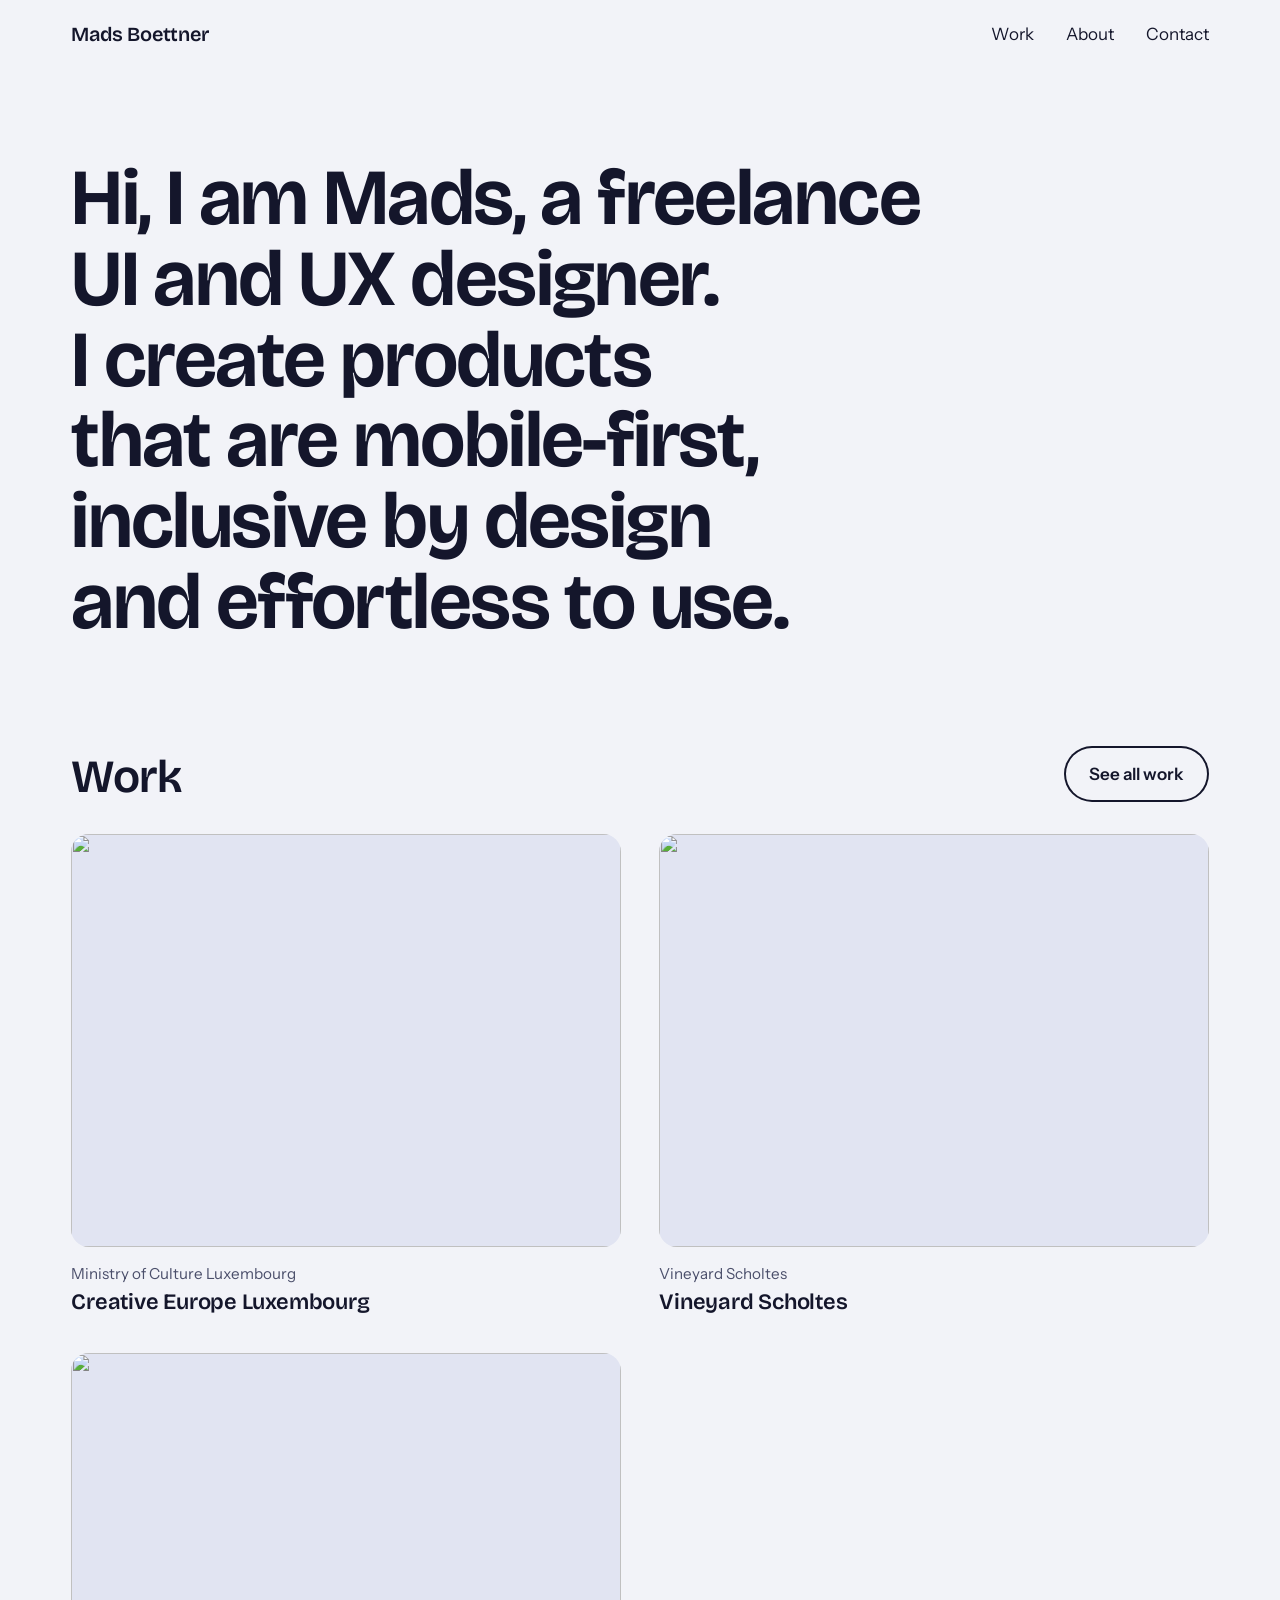
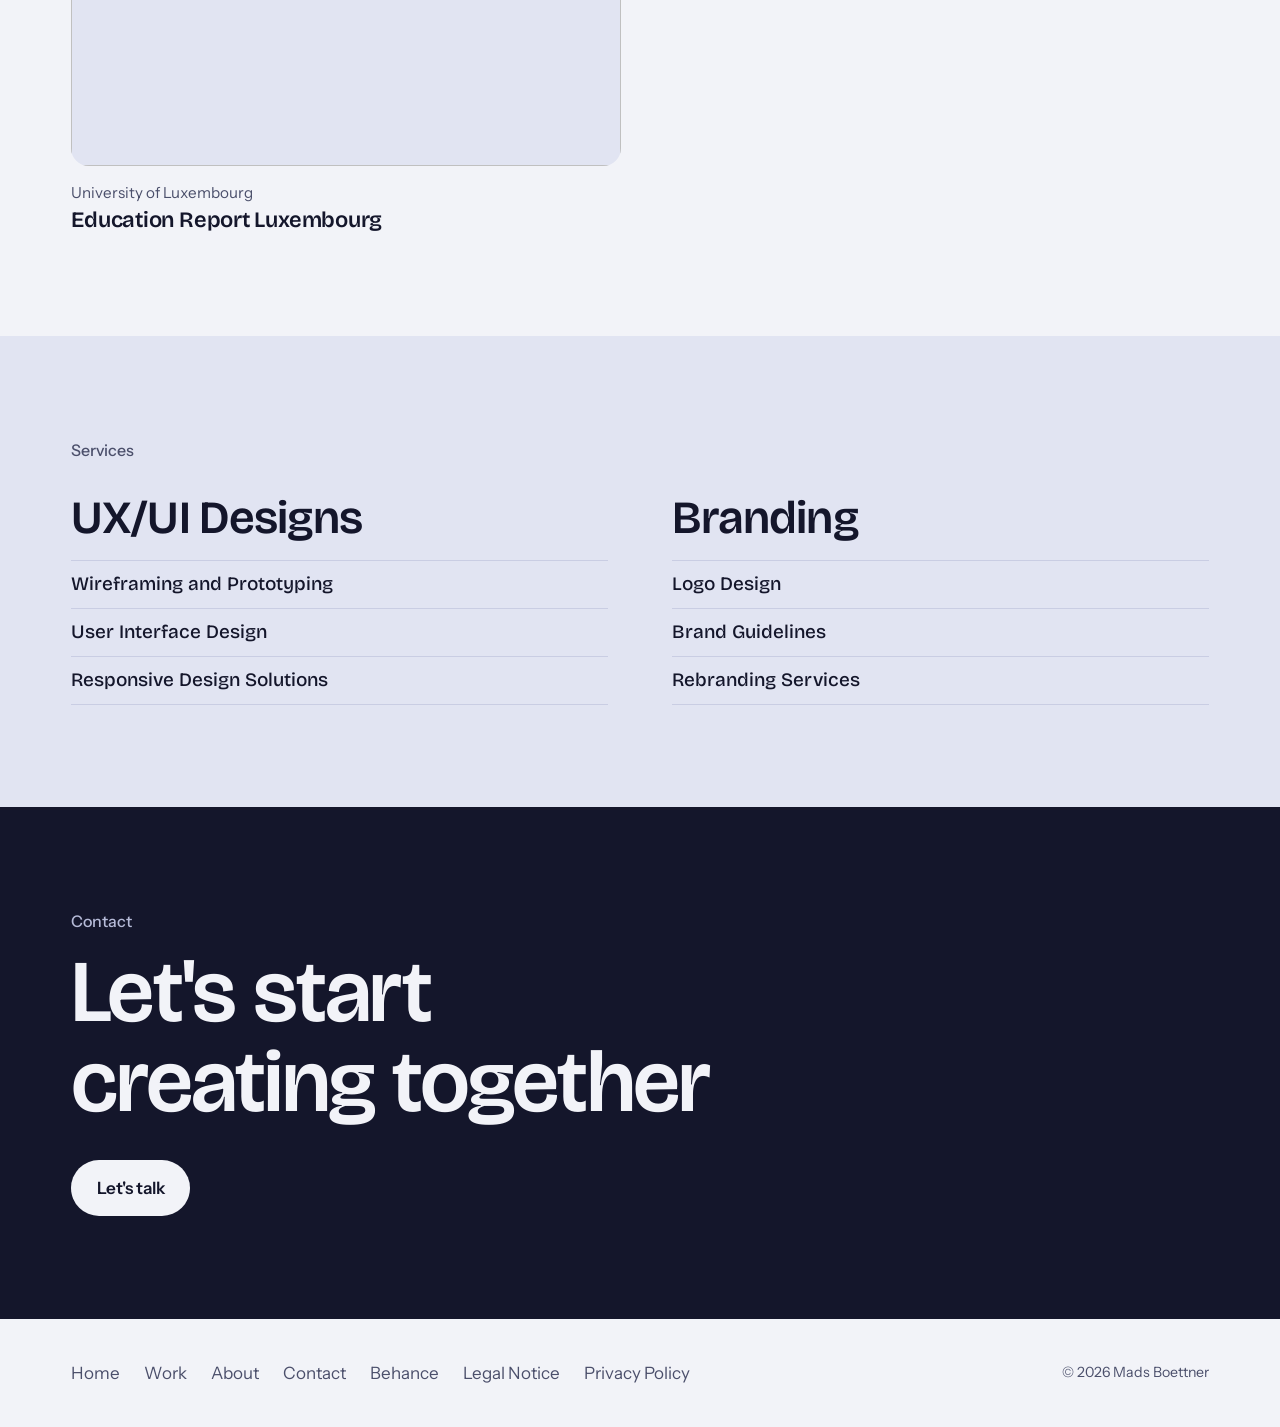
==== index.html @ b44a8458 "Add files via upload" ====
<!doctype html>
<html lang="en">
<head>
<meta charset="utf-8">
<meta name="viewport" content="width=device-width, initial-scale=1">
<title>Mads Boettner</title>
<meta name="description" content="Freelance UI and UX designer. I create products that are mobile-first, inclusive by design and effortless to use.">
<meta property="og:title" content="Mads Boettner">
<meta property="og:description" content="Freelance UI and UX designer. I create products that are mobile-first, inclusive by design and effortless to use.">
<meta property="og:type" content="website">
<meta name="twitter:card" content="summary_large_image">
<link rel="preconnect" href="https://fonts.googleapis.com">
<link rel="preconnect" href="https://fonts.gstatic.com" crossorigin>
<link href="https://fonts.googleapis.com/css2?family=Bricolage+Grotesque:opsz,wght@12..96,500..700&family=Instrument+Sans:wght@400;500;600&display=swap" rel="stylesheet">
<link rel="stylesheet" href="style.css">
</head>
<body>
<a class="skip" href="#main">Skip to content</a>
<header class="site-header">
  <div class="wrap">
    <a class="brand" href="index.html">Mads Boettner</a>
    <nav aria-label="Main"><ul class="nav"><li><a href="work.html">Work</a></li><li><a href="about.html">About</a></li><li><a href="contact.html">Contact</a></li></ul></nav>
  </div>
</header>
<main id="main">

<section class="hero">
  <div class="wrap">
    <h1>Hi, I am Mads, a freelance UI and UX designer. I create products that are mobile-first, inclusive by design and effortless to use.</h1>
  </div>
</section>

<section aria-labelledby="work-title" style="padding-top:0">
  <div class="wrap">
    <div class="section-head">
      <h2 id="work-title">Work</h2>
      <a class="btn ghost" href="work.html">See all work</a>
    </div>
    <div class="cards">
      <a class="card" href="work-creative-europe-desk-luxembourg.html">
  <div class="thumb"><img src="https://framerusercontent.com/images/xADQrvoEcEcUNHEtAgYi9ZXIxY.jpeg?width=1200" alt="" loading="lazy" decoding="async" width="1200" height="900"></div>
  <span class="cap"><span class="client">Ministry of Culture Luxembourg</span><span class="name">Creative Europe Luxembourg</span></span>
</a>
      <a class="card" href="work-vineyard-scholtes.html">
  <div class="thumb"><img src="https://framerusercontent.com/images/6rMdyax9UsygH20IJbdt1cpEN4.jpeg?width=1200" alt="" loading="lazy" decoding="async" width="1200" height="900"></div>
  <span class="cap"><span class="client">Vineyard Scholtes</span><span class="name">Vineyard Scholtes</span></span>
</a>
      <a class="card" href="work-education-report.html">
  <div class="thumb"><img src="https://framerusercontent.com/images/6kzlUeSJerRFOuzjWQUl1FNKI.jpeg?width=1200" alt="" loading="lazy" decoding="async" width="1200" height="900"></div>
  <span class="cap"><span class="client">University of Luxembourg</span><span class="name">Education Report Luxembourg</span></span>
</a>
    </div>
  </div>
</section>

<section class="services" aria-labelledby="services-title">
  <div class="wrap">
    <p class="page-title" id="services-title">Services</p>
    <div class="service-grid">
      <div>
        <h2>UX/UI Designs</h2>
        <ul>
          <li>Wireframing and Prototyping</li>
          <li>User Interface Design</li>
          <li>Responsive Design Solutions</li>
        </ul>
      </div>
      <div>
        <h2>Branding</h2>
        <ul>
          <li>Logo Design</li>
          <li>Brand Guidelines</li>
          <li>Rebranding Services</li>
        </ul>
      </div>
    </div>
  </div>
</section>
</main>
<section class="cta" aria-labelledby="cta-title">
  <div class="wrap">
    <p class="page-title">Contact</p>
    <h2 id="cta-title">Let's start creating together</h2>
    <a class="btn light" href="contact.html">Let's talk</a>
  </div>
</section>
<footer class="site-footer">
  <div class="wrap">
    <ul class="footer-nav">
      <li><a href="index.html">Home</a></li>
      <li><a href="work.html">Work</a></li>
      <li><a href="about.html">About</a></li>
      <li><a href="contact.html">Contact</a></li>
      <li><a href="https://www.behance.net/madsboettner1" rel="noopener" target="_blank">Behance</a></li>
      <li><a href="legal-notice.html">Legal Notice</a></li>
      <li><a href="privacy-policy.html">Privacy Policy</a></li>
    </ul>
    <small>&copy; 2026 Mads Boettner</small>
  </div>
</footer>
</body>
</html>
---- style.css ----
:root{
  --bg:#F2F3F8; --ink:#14162B; --muted:#4B4F6B; --accent:#2B3BFF;
  --panel:#E1E4F2; --line:#C9CDE3; --on-dark:#F2F3F8;
  --head:"Bricolage Grotesque","Helvetica Neue",Arial,sans-serif;
  --body:"Instrument Sans","Helvetica Neue",Arial,sans-serif;
  --pad:clamp(1.25rem,4vw,3.5rem);
  --max:1240px;
}
@media (prefers-color-scheme:dark){
  :root{--bg:#0F1120;--ink:#EEF0FA;--muted:#A9AECB;--accent:#8C97FF;--panel:#1A1D35;--line:#2E3253;--on-dark:#EEF0FA}
}
*,*::before,*::after{box-sizing:border-box}
html{scroll-behavior:smooth}
body{margin:0;background:var(--bg);color:var(--ink);font:400 1.0625rem/1.65 var(--body);-webkit-font-smoothing:antialiased}
img{max-width:100%;height:auto;display:block}
a{color:inherit}
a:focus-visible{outline:3px solid var(--accent);outline-offset:3px;border-radius:4px}
.skip{position:absolute;left:-999px;top:0;background:var(--ink);color:var(--bg);padding:.75rem 1rem;z-index:10}
.skip:focus{left:var(--pad)}
.wrap{max-width:var(--max);margin:0 auto;padding-inline:var(--pad)}

/* header */
.site-header{padding-block:1.25rem}
.site-header .wrap{display:flex;flex-wrap:wrap;align-items:center;justify-content:space-between;gap:.75rem 2rem}
.brand{font:600 1.25rem/1 var(--head);text-decoration:none;letter-spacing:-.01em}
.nav{display:flex;gap:clamp(1rem,3vw,2rem);list-style:none;margin:0;padding:0}
.nav a{text-decoration:none;padding:.35rem 0;border-bottom:2px solid transparent}
.nav a:hover{border-color:var(--line)}
.nav a[aria-current="page"]{border-color:var(--accent)}

/* type */
h1,h2,h3,h4{font-family:var(--head);font-weight:600;letter-spacing:-.02em;margin:0;text-wrap:balance}
h1{font-size:clamp(2.25rem,6.2vw,5.25rem);line-height:1.02;font-weight:650}
h2{font-size:clamp(1.75rem,3.6vw,3rem);line-height:1.1}
h3{font-size:1.25rem;line-height:1.25}
p{margin:0;max-width:68ch}
.lead{font-size:clamp(1.125rem,1.6vw,1.375rem);color:var(--muted)}
.page-title{font:500 1rem/1.4 var(--body);color:var(--muted);margin-bottom:1rem}

section{padding-block:clamp(3rem,8vw,6.5rem)}
.hero{padding-top:clamp(2.5rem,7vw,6rem)}
.hero h1{max-width:19ch}
.hero.wide h1{max-width:22ch}

/* buttons */
.btn{display:inline-block;background:var(--ink);color:var(--bg);text-decoration:none;font-weight:600;padding:.9rem 1.6rem;border-radius:999px;transition:background .15s,color .15s}
.btn:hover{background:var(--accent);color:#fff}
.btn.light{background:var(--on-dark);color:#14162B}
.btn.light:hover{background:var(--accent);color:#fff}
.btn.ghost{background:transparent;color:var(--ink);box-shadow:inset 0 0 0 2px var(--ink)}
.btn.ghost:hover{background:var(--ink);color:var(--bg)}

/* project cards */
.section-head{display:flex;justify-content:space-between;align-items:end;gap:1rem;margin-bottom:2rem;flex-wrap:wrap}
.cards{display:grid;gap:clamp(1.5rem,3vw,2.5rem);grid-template-columns:1fr}
@media (min-width:760px){.cards{grid-template-columns:repeat(2,1fr)}}
.card{display:block;text-decoration:none}
.card .thumb{aspect-ratio:4/3;overflow:hidden;border-radius:18px;background:var(--panel)}
.card .thumb img{width:100%;height:100%;object-fit:cover;transition:transform .5s ease}
.card:hover .thumb img{transform:scale(1.03)}
.card .cap{display:flex;flex-direction:column;gap:.15rem;padding-top:.9rem}
.card .client{color:var(--muted);font-size:.95rem}
.card .name{font:600 1.375rem/1.2 var(--head);letter-spacing:-.01em;text-decoration:underline;text-decoration-color:transparent;text-underline-offset:.2em;text-decoration-thickness:2px}
.card:hover .name{text-decoration-color:var(--accent)}

/* services */
.services{background:var(--panel)}
.service-grid{display:grid;gap:2.5rem;grid-template-columns:1fr;margin-top:2rem}
@media (min-width:760px){.service-grid{grid-template-columns:1fr 1fr;gap:4rem}}
.service-grid h2{margin-bottom:1rem}
.service-grid ul,.plain-list{list-style:none;margin:0;padding:0}
.service-grid li{padding:.7rem 0;border-top:1px solid var(--line);font:500 1.1875rem/1.3 var(--head)}
.service-grid li:last-child{border-bottom:1px solid var(--line)}

/* about */
.about-cols{display:grid;gap:3rem;grid-template-columns:1fr}
@media (min-width:760px){.about-cols{grid-template-columns:1fr 1fr;gap:4rem}}
.about-cols h2{font-size:1.75rem;margin-bottom:1rem}
.about-cols li{padding:.6rem 0;border-top:1px solid var(--line)}
.about-cols li:last-child{border-bottom:1px solid var(--line)}
.skills{grid-column:1/-1}
.skills ul{display:flex;flex-wrap:wrap;gap:.6rem}
.skills li{border:1px solid var(--line)!important;border-radius:999px;padding:.4rem 1rem!important;background:var(--panel)}

/* project page */
.meta{display:grid;grid-template-columns:1fr;gap:1.25rem;margin:0 0 2rem}
@media (min-width:600px){.meta{grid-template-columns:1fr 1fr;max-width:720px}}
.meta dt{color:var(--muted);font-size:.95rem}
.meta dd{margin:0;font:600 1.375rem/1.25 var(--head)}
.project-hero{border-radius:20px;overflow:hidden;background:var(--panel);aspect-ratio:4/3}
@media (min-width:900px){.project-hero{aspect-ratio:16/9}}
.project-hero img{width:100%;height:100%;object-fit:cover}
.story{display:grid;gap:1.25rem;max-width:780px}
.credits{color:var(--muted);font-size:.975rem;border-top:1px solid var(--line);padding-top:1rem;margin-top:.5rem}
.gallery{display:grid;gap:clamp(1rem,2vw,1.5rem);grid-template-columns:1fr}
@media (min-width:760px){.gallery{grid-template-columns:repeat(2,1fr)}}
.gallery figure{margin:0;border-radius:16px;overflow:hidden;background:var(--panel);aspect-ratio:4/3}
.gallery img{width:100%;height:100%;object-fit:cover}
.next{display:flex;justify-content:space-between;gap:1rem;flex-wrap:wrap;border-top:1px solid var(--line);padding-top:1.5rem}
.next a{font:600 1.125rem/1.3 var(--head)}

/* contact */
.contact-list{display:grid;gap:1.75rem;margin-top:2.5rem}
.contact-list dt{color:var(--muted);font-size:.95rem}
.contact-list dd{margin:0;font:600 clamp(1.375rem,3vw,2rem)/1.25 var(--head);letter-spacing:-.01em}
.contact-list a{text-underline-offset:.2em;text-decoration-thickness:2px}
.contact-list a:hover{color:var(--accent)}
address{font-style:normal}

/* legal */
.prose{max-width:72ch}
.prose h2{font-size:1.5rem;margin:2.25rem 0 .6rem}
.prose h1{margin-bottom:1.5rem}
.prose p+p,.prose ul{margin-top:.9rem}
.prose ul{padding-left:1.25rem}
.prose li{margin:.25rem 0}
.prose a{color:var(--accent)}

/* closing call to action + footer */
.cta{background:#14162B;color:var(--on-dark)}
@media (prefers-color-scheme:dark){.cta{background:#1A1D35}}
.cta .page-title{color:#B6BBD8}
.cta h2{font-size:clamp(2.25rem,7vw,5.5rem);line-height:1.02;max-width:14ch;margin-bottom:2rem}
.cta.slim h2{font-size:clamp(1.75rem,4vw,3rem);max-width:22ch}
.site-footer{padding-block:2.5rem;border-top:1px solid var(--line)}
.site-footer .wrap{display:flex;flex-wrap:wrap;gap:1rem 2.5rem;justify-content:space-between;align-items:center}
.footer-nav{display:flex;flex-wrap:wrap;gap:.5rem 1.5rem;list-style:none;margin:0;padding:0}
.footer-nav a{text-decoration:none;color:var(--muted)}
.footer-nav a:hover{color:var(--ink);text-decoration:underline}
.site-footer small{color:var(--muted)}
.cta+.site-footer{border-top:0}

/* one orchestrated entrance on the home headline only */
@media (prefers-reduced-motion:no-preference){
  .hero h1{animation:rise .7s cubic-bezier(.2,.7,.2,1) both}
  @keyframes rise{from{opacity:0;transform:translateY(18px)}to{opacity:1;transform:none}}
}
@media (prefers-reduced-motion:reduce){html{scroll-behavior:auto}.card .thumb img{transition:none}}
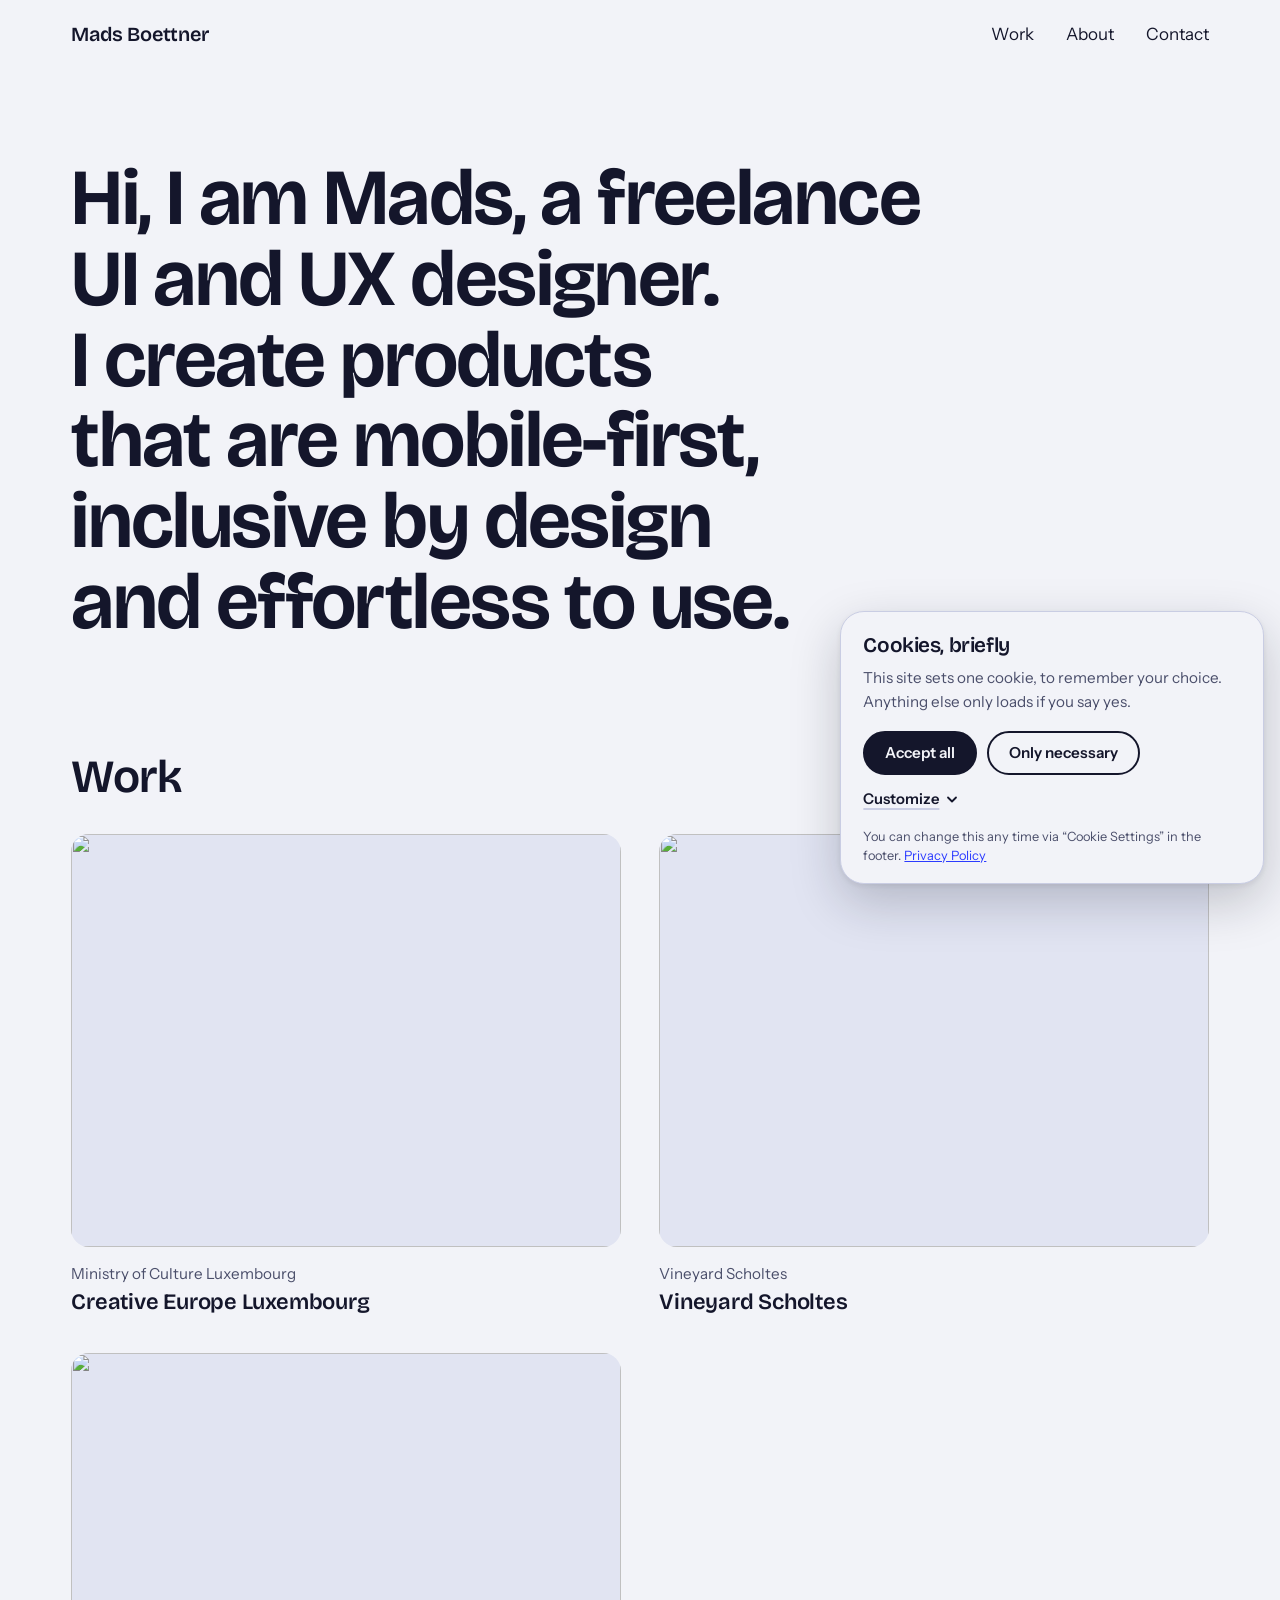
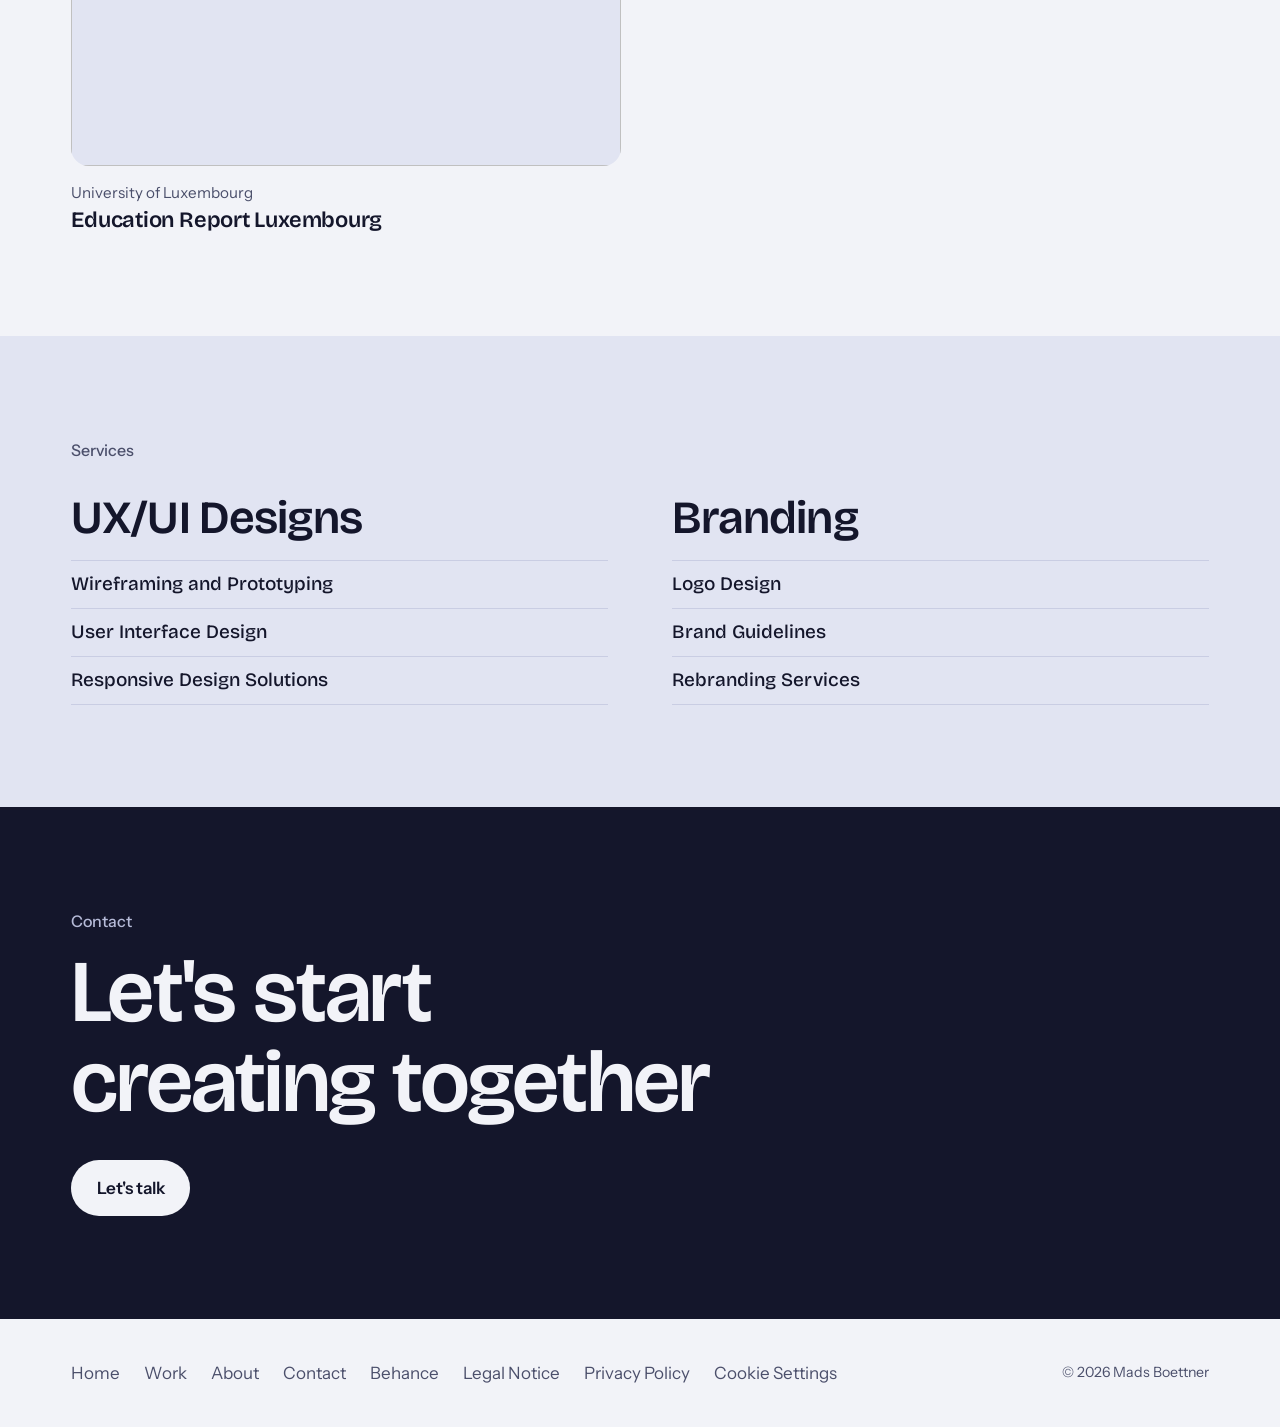
==== commit 7aa72738: "Add files via upload" ====
--- a/index.html
+++ b/index.html
@@ -13,6 +13,7 @@
 <link rel="preconnect" href="https://fonts.gstatic.com" crossorigin>
 <link href="https://fonts.googleapis.com/css2?family=Bricolage+Grotesque:opsz,wght@12..96,500..700&family=Instrument+Sans:wght@400;500;600&display=swap" rel="stylesheet">
 <link rel="stylesheet" href="style.css">
+<link rel="stylesheet" href="consent.css">
 </head>
 <body>
 <a class="skip" href="#main">Skip to content</a>
@@ -94,9 +95,11 @@
       <li><a href="https://www.behance.net/madsboettner1" rel="noopener" target="_blank">Behance</a></li>
       <li><a href="legal-notice.html">Legal Notice</a></li>
       <li><a href="privacy-policy.html">Privacy Policy</a></li>
+      <li><button type="button" class="linkbtn" data-consent-open>Cookie Settings</button></li>
     </ul>
     <small>&copy; 2026 Mads Boettner</small>
   </div>
 </footer>
+<script src="consent.js" defer></script>
 </body>
 </html>
--- a/consent.css
+++ b/consent.css
@@ -0,0 +1,79 @@
+.cb-card[hidden]{display:none}
+.cb-card{
+  position:fixed;z-index:900;right:1rem;bottom:1rem;
+  width:min(26.5rem,calc(100% - 2rem));max-height:calc(100dvh - 2rem);overflow-y:auto;
+  background:var(--bg);color:var(--ink);
+  border:1px solid var(--line);border-radius:24px;padding:1.4rem 1.4rem 1.1rem;
+  box-shadow:0 18px 50px rgba(20,22,43,.22),0 2px 6px rgba(20,22,43,.08);
+  font:400 .95rem/1.55 var(--body);
+}
+.cb-card:focus{outline:none}
+.cb-card h2{font-size:1.3rem;line-height:1.15;margin-bottom:.5rem}
+.cb-card p{max-width:none}
+.cb-lead{color:var(--muted)}
+.cb-card a{color:var(--accent)}
+
+.cb-main{display:flex;flex-wrap:wrap;gap:.6rem;margin-top:1.1rem}
+.cb-btn{
+  appearance:none;cursor:pointer;border-radius:999px;padding:.7rem 1.25rem;
+  font:600 .95rem/1.2 var(--body);color:var(--bg);background:var(--ink);border:2px solid var(--ink);
+  transition:background .15s,color .15s,border-color .15s;
+}
+.cb-btn:hover{background:var(--accent);border-color:var(--accent);color:var(--on-accent,#fff)}
+.cb-btn:not(.cb-primary):not(.cb-save){background:transparent;color:var(--ink)}
+.cb-btn:not(.cb-primary):not(.cb-save):hover{background:var(--ink);border-color:var(--ink);color:var(--bg)}
+.cb-btn:focus-visible,.cb-more:focus-visible,.cb-cookies summary:focus-visible{outline:3px solid var(--accent);outline-offset:3px}
+
+.cb-more{
+  appearance:none;background:none;border:0;padding:.35rem 0;margin-top:.6rem;cursor:pointer;
+  display:inline-flex;align-items:center;gap:.4rem;font:600 .925rem/1.2 var(--body);color:var(--ink);
+  text-decoration:underline;text-decoration-color:var(--line);text-underline-offset:.25em;text-decoration-thickness:2px;
+}
+.cb-more:hover{text-decoration-color:var(--accent)}
+.cb-more svg{transition:transform .2s}
+.cb-more.is-open svg{transform:rotate(180deg)}
+
+.cb-panel{margin-top:.5rem;border-top:1px solid var(--line);padding-top:.25rem}
+.cb-rows{list-style:none;margin:0;padding:0}
+.cb-row{display:flex;align-items:center;justify-content:space-between;gap:1rem;padding:.8rem 0;border-bottom:1px solid var(--line)}
+.cb-row-text{display:flex;flex-direction:column;gap:.1rem;font-size:.9rem;line-height:1.4}
+.cb-row-text strong{font:600 .975rem/1.3 var(--head)}
+.cb-row-text span{color:var(--muted)}
+
+.cb-switch{position:relative;flex:none;display:block;width:46px;height:28px;cursor:pointer}
+.cb-switch input{position:absolute;inset:0;width:100%;height:100%;margin:0;opacity:0;cursor:pointer}
+.cb-track{display:block;width:46px;height:28px;border-radius:999px;background:var(--panel);border:2px solid var(--muted);position:relative;transition:background .15s,border-color .15s}
+.cb-track::after{content:"";position:absolute;top:3px;left:3px;width:18px;height:18px;border-radius:50%;background:var(--muted);transition:transform .15s,background .15s}
+.cb-switch input:checked+.cb-track{background:var(--ink);border-color:var(--ink)}
+.cb-switch input:checked+.cb-track::after{transform:translateX(18px);background:var(--bg)}
+.cb-switch input:disabled{cursor:not-allowed}
+.cb-switch input:disabled+.cb-track{opacity:.6}
+.cb-switch input:focus-visible+.cb-track{outline:3px solid var(--accent);outline-offset:3px}
+.cb-sr{position:absolute;width:1px;height:1px;overflow:hidden;clip:rect(0 0 0 0);white-space:nowrap}
+
+.cb-cookies{margin-top:.9rem;font-size:.9rem}
+.cb-cookies summary{cursor:pointer;font-weight:600;padding:.2rem 0}
+.cb-table-wrap{overflow-x:auto;margin-top:.5rem}
+.cb-card table{border-collapse:collapse;width:100%;font-size:.825rem;min-width:360px}
+.cb-card th,.cb-card td{text-align:left;vertical-align:top;padding:.4rem .5rem .4rem 0;border-bottom:1px solid var(--line)}
+.cb-card th{color:var(--muted);font-weight:600}
+.cb-save{margin-top:1rem;width:100%}
+
+.cb-foot{margin-top:.9rem;font-size:.8rem;line-height:1.45;color:var(--muted)}
+
+@media (max-width:520px){
+  .cb-card{right:.75rem;left:.75rem;bottom:.75rem;width:auto;border-radius:20px}
+  .cb-btn{flex:1 1 auto;text-align:center}
+}
+@media (prefers-reduced-motion:no-preference){
+  .cb-card:not([hidden]){animation:cb-in .35s cubic-bezier(.2,.7,.2,1) both}
+  @keyframes cb-in{from{opacity:0;transform:translateY(14px)}to{opacity:1;transform:none}}
+}
+@media (prefers-reduced-motion:reduce){.cb-track,.cb-track::after,.cb-btn,.cb-more svg{transition:none}}
+
+/* footer link */
+.linkbtn{appearance:none;background:none;border:0;padding:0;font:inherit;color:var(--muted);cursor:pointer}
+.linkbtn:hover{color:var(--ink);text-decoration:underline}
+.linkbtn:focus-visible{outline:3px solid var(--accent);outline-offset:3px;border-radius:4px}
+:root{--on-accent:#fff}
+@media (prefers-color-scheme:dark){:root{--on-accent:#0F1120}}
